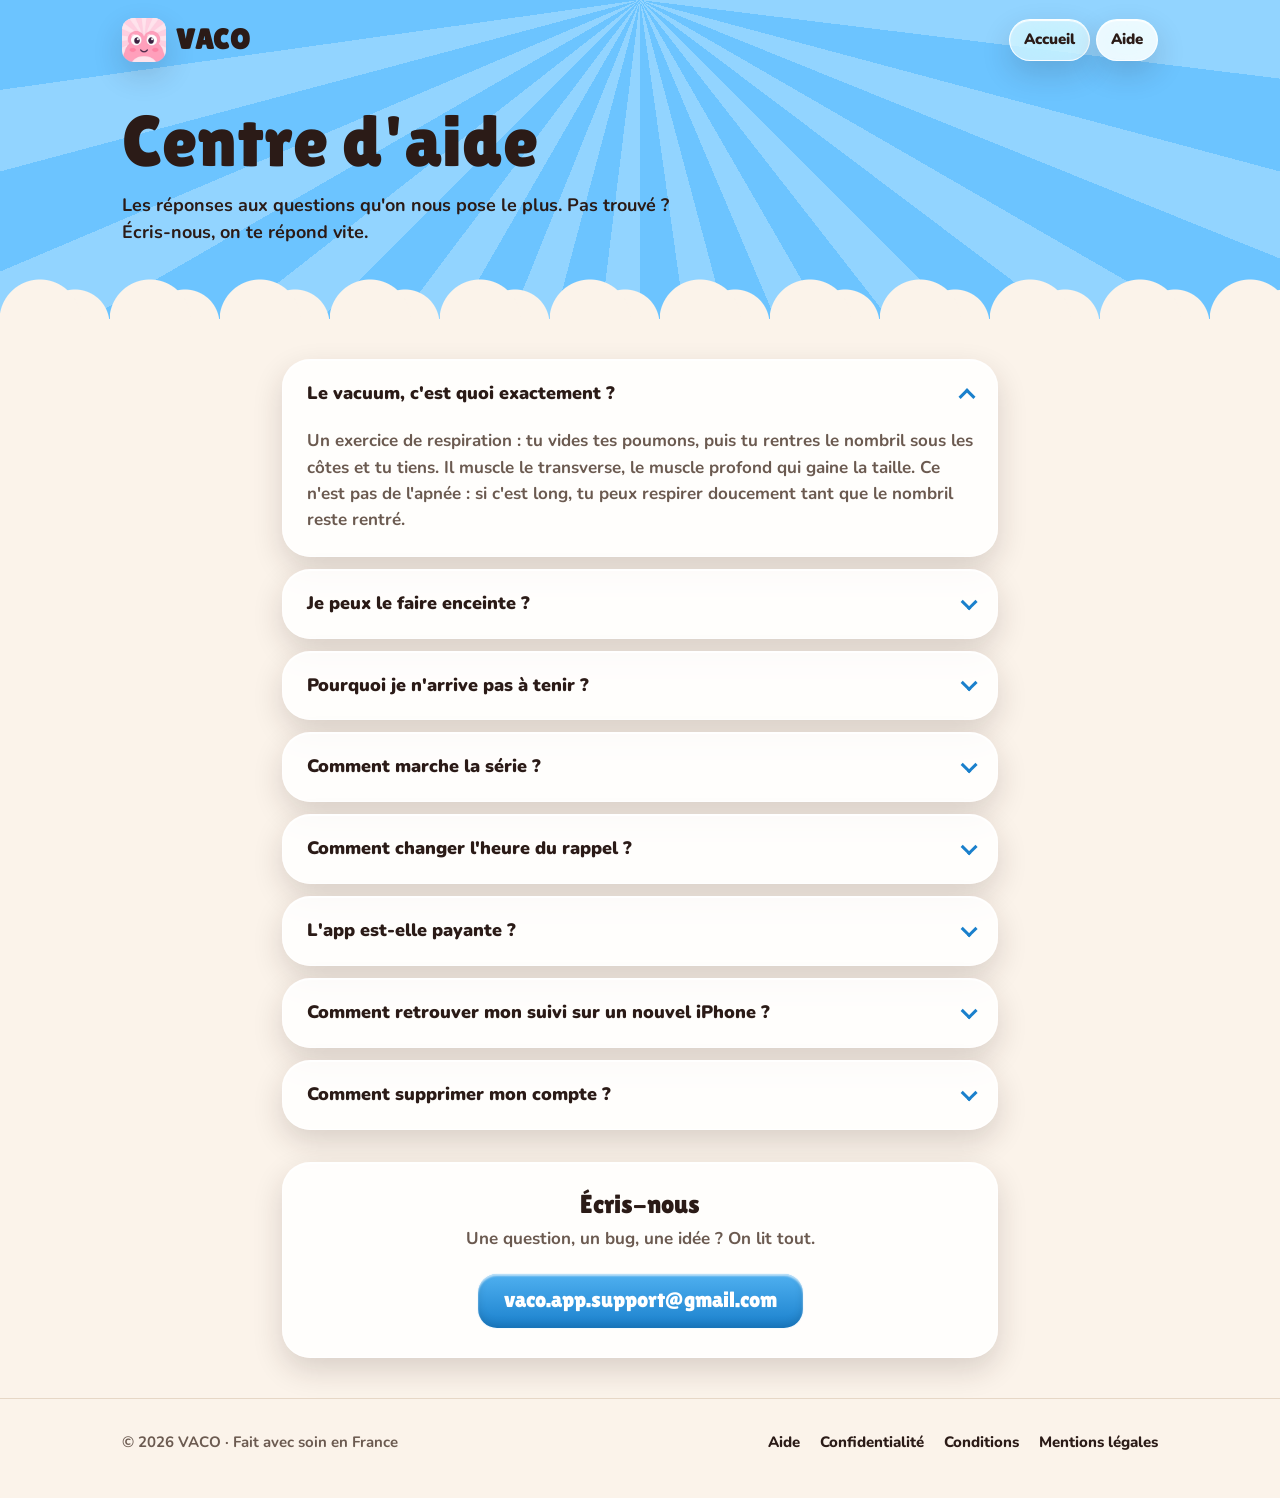
==== aide.html @ 961b4859 "Site VACO : accueil, aide, confidentialité, conditions, mentions légales" ====
<!doctype html>
<html lang="fr">
<head>
  <meta charset="utf-8">
  <meta name="viewport" content="width=device-width, initial-scale=1">
  <title>Aide VACO</title>
  <meta name="description" content="Questions fréquentes sur VACO et le stomach vacuum, et contact du support.">
  <meta name="theme-color" content="#6CC4FF">
  <link rel="icon" href="assets/img/apple-touch-icon.png">
  <link rel="apple-touch-icon" href="assets/img/apple-touch-icon.png">
  <link rel="stylesheet" href="assets/style.css">
</head>
<body class="ciel-bleu">
  <a class="lien-evitement" href="#contenu">Aller au contenu</a>

  <div class="ciel">
    <header class="conteneur entete">
      <a class="marque" href="./" aria-label="VACO, accueil">
        <img src="assets/img/icone.webp" alt="" width="44" height="44">
        <span>VACO</span>
      </a>
      <nav class="nav" aria-label="Navigation principale">
        <a href="./">Accueil</a>
        <a href="aide.html" aria-current="page">Aide</a>
      </nav>
    </header>
    <div class="conteneur titre-page">
      <h1>Centre d'aide</h1>
      <p>Les réponses aux questions qu'on nous pose le plus. Pas trouvé ? Écris-nous, on te répond vite.</p>
    </div>
  </div>

  <main id="contenu" class="bloc" style="padding-top:40px">
    <div class="conteneur texte faq">
      <details class="verre" open>
        <summary>Le vacuum, c'est quoi exactement ?</summary>
        <p>Un exercice de respiration : tu vides tes poumons, puis tu rentres le nombril sous les côtes et tu tiens. Il muscle le transverse, le muscle profond qui gaine la taille. Ce n'est pas de l'apnée : si c'est long, tu peux respirer doucement tant que le nombril reste rentré.</p>
      </details>
      <details class="verre">
        <summary>Je peux le faire enceinte ?</summary>
        <p>Non, pas sans l'accord d'un pro. Enceinte, après un accouchement, une opération ou en cas de douleur, demande d'abord l'avis de ta sage-femme ou de ton médecin.</p>
      </details>
      <details class="verre">
        <summary>Pourquoi je n'arrive pas à tenir ?</summary>
        <p>C'est normal au début : le transverse se réveille petit à petit. Vide bien tes poumons avant d'aspirer et relâche dès que ça tire. Krôa ajuste la durée toute seule.</p>
      </details>
      <details class="verre">
        <summary>Comment marche la série ?</summary>
        <p>Chaque jour avec une séance terminée ajoute un jour à ta série. Un jour de repos par semaine ne la casse pas. Une séance faite hors ligne compte tout de suite.</p>
      </details>
      <details class="verre">
        <summary>Comment changer l'heure du rappel ?</summary>
        <p>Ouvre ton profil, touche la roue des Paramètres puis Notifications : tu peux changer l'heure du rappel ou le couper.</p>
      </details>
      <details class="verre">
        <summary>L'app est-elle payante ?</summary>
        <p>Non. VACO est entièrement gratuit, sans publicité.</p>
      </details>
      <details class="verre">
        <summary>Comment retrouver mon suivi sur un nouvel iPhone ?</summary>
        <p>Installe VACO, touche « Déjà un compte ? Se connecter » sur le premier écran et connecte-toi avec le même compte (Apple ou e-mail). Ta série, tes séances et tes badges reviennent.</p>
      </details>
      <details class="verre">
        <summary>Comment supprimer mon compte ?</summary>
        <p>Dans l'app : ton profil, puis Paramètres, puis Supprimer mon compte. Tout est effacé aussitôt, sur nos serveurs et sur ton iPhone. Tu peux aussi nous le demander par e-mail.</p>
      </details>

      <div class="contact verre">
        <h2>Écris-nous</h2>
        <p>Une question, un bug, une idée ? On lit tout.</p>
        <a class="bouton" href="mailto:vaco.app.support@gmail.com?subject=Question%20sur%20VACO">vaco.app.support@gmail.com</a>
      </div>
    </div>
  </main>

  <footer class="pied">
    <div class="conteneur">
      <span>© 2026 VACO · Fait avec soin en France</span>
      <nav aria-label="Liens utiles">
        <a href="aide.html">Aide</a>
        <a href="confidentialite.html">Confidentialité</a>
        <a href="conditions.html">Conditions</a>
        <a href="mentions-legales.html">Mentions légales</a>
      </nav>
    </div>
  </footer>
</body>
</html>
---- assets/style.css ----
/* VACO : site vitrine. Jetons repris de Kroa/02 Design system/tokens.json */

@font-face {
  font-family: "Lilita One";
  src: url("fonts/LilitaOne-Regular.ttf") format("truetype");
  font-display: swap;
}
@font-face {
  font-family: "Nunito";
  src: url("fonts/Nunito-Variable.ttf") format("truetype");
  font-weight: 200 1000;
  font-display: swap;
}

:root {
  --ink: #2B1B17;
  --ink-muted: #6B5A50;
  --cream: #FBF3EA;
  --line: #E6D7C6;
  --croa-skin: #FF9EBB;
  --croa-shade: #F27BA2;
  --croa-belly: #FFE6EE;
  --croa-cheek: #FF6F91;
  --croa-eye: #3B2140;
  --flame: #FF7A3D;
  --badge-palier: #3FB574;
  --badge-record: #6B4FE0;
  --glass-fill: rgba(255, 255, 255, 0.85);
  --glass-fill-soft: rgba(255, 255, 255, 0.6);
  --glass-edge: rgba(255, 255, 255, 0.95);
  --shadow-float: inset 0 1px 1px rgba(255, 255, 255, 0.95), 0 12px 30px rgba(43, 27, 23, 0.16);
  --shadow-button: inset 0 2px 2px rgba(255, 255, 255, 0.65), inset 0 -4px 8px rgba(0, 0, 0, 0.12);
  --font-display: "Lilita One", "Arial Rounded MT Bold", system-ui, sans-serif;
  --font-sans: "Nunito", system-ui, sans-serif;
  --radius-m: 18px;
  --radius-l: 20px;
  --radius-xl: 28px;
  --gutter: 22px;
  --max: 1080px;

  /* Ciel violet par défaut (séance, apprendre) */
  --sky: #B8A6F7;
  --sky-rays: #C9BBFA;
  --sky-deep: #8F78EC;
  --accent: #6B4FE0;
  --accent-light: #9A86F2;
  --accent-tint: #EEE8FF;
}

/* Un ciel par page, comme dans l'app */
.ciel-bleu {
  --sky: #6CC4FF;
  --sky-rays: #92D4FF;
  --sky-deep: #3FA2E8;
  --accent: #1A80CC;
  --accent-light: #4FB0F0;
  --accent-tint: #E1F2FF;
}
.ciel-menthe {
  --sky: #7ED6A0;
  --sky-rays: #9BE2B6;
  --sky-deep: #4FBF7E;
  --accent: #23935A;
  --accent-light: #4FC487;
  --accent-tint: #E2F7EA;
}

*, *::before, *::after { box-sizing: border-box; }

html { scroll-behavior: smooth; }

body {
  margin: 0;
  background: var(--cream);
  color: var(--ink);
  font-family: var(--font-sans);
  font-weight: 700;
  font-size: 17px;
  line-height: 1.55;
  -webkit-font-smoothing: antialiased;
}

img, svg { display: block; max-width: 100%; }

a { color: var(--accent); font-weight: 900; text-decoration-thickness: 2px; text-underline-offset: 3px; }

h1, h2, h3 {
  font-family: var(--font-display);
  font-weight: 400;
  line-height: 1.05;
  margin: 0;
  text-wrap: balance;
}
h1 { font-size: clamp(40px, 7vw, 72px); }
h2 { font-size: clamp(30px, 4.6vw, 44px); }
h3 { font-size: 22px; line-height: 1.2; }

p { margin: 0; }

.conteneur { width: 100%; max-width: var(--max); margin: 0 auto; padding: 0 var(--gutter); }

.lien-evitement {
  position: absolute; left: -999px; top: 8px;
  background: #fff; padding: 8px 14px; border-radius: 999px; z-index: 10;
}
.lien-evitement:focus { left: 8px; }

/* ---------- Ciel : rayons de soleil + bord en nuages ---------- */

.ciel {
  position: relative;
  background:
    repeating-conic-gradient(from 0deg at 50% 0%, var(--sky-rays) 0deg 7deg, var(--sky) 7deg 15deg);
  padding-bottom: 72px;
  overflow: hidden;
}
.ciel::after {
  content: "";
  position: absolute; left: 0; right: 0; bottom: -1px; height: 56px;
  background:
    radial-gradient(circle at 40px 56px, var(--cream) 40px, transparent 41px) 0 0 / 110px 56px repeat-x,
    radial-gradient(circle at 20px 60px, var(--cream) 34px, transparent 35px) 55px 0 / 110px 56px repeat-x;
}

/* ---------- En-tête ---------- */

.entete {
  display: flex; align-items: center; justify-content: space-between; gap: 16px;
  padding-top: 18px; padding-bottom: 18px;
}
.marque { display: flex; align-items: center; gap: 10px; text-decoration: none; color: var(--ink); }
.marque img { width: 44px; height: 44px; border-radius: 12px; box-shadow: var(--shadow-float); }
.marque span { font-family: var(--font-display); font-size: 28px; letter-spacing: 0.5px; }

.nav { display: flex; gap: 6px; flex-wrap: wrap; justify-content: flex-end; }
.nav a {
  color: var(--ink); text-decoration: none; font-size: 15px; font-weight: 900;
  padding: 8px 14px; border-radius: 999px;
  background: var(--glass-fill-soft);
  border: 1.5px solid var(--glass-edge);
  box-shadow: var(--shadow-float);
  backdrop-filter: blur(16px) saturate(180%);
  -webkit-backdrop-filter: blur(16px) saturate(180%);
}
.nav a[aria-current="page"] { background: var(--glass-fill); }

/* ---------- Héros ---------- */

.heros {
  display: grid; grid-template-columns: 1.1fr 0.9fr; align-items: center; gap: 32px;
  padding-top: 24px;
}
.heros .accroche {
  display: inline-block; font-weight: 900; font-size: 14px; letter-spacing: 1.2px;
  text-transform: uppercase; margin-bottom: 14px;
  padding: 6px 12px; border-radius: 999px; background: var(--glass-fill-soft);
  border: 1.5px solid var(--glass-edge);
}
.heros h1 { margin-bottom: 18px; }
.heros h1 .contour {
  color: #fff;
  -webkit-text-stroke: 3px var(--ink);
  paint-order: stroke fill;
  text-shadow: 0 4px 0 var(--ink);
}
.heros p.intro { font-size: 19px; max-width: 34ch; margin-bottom: 26px; }

.heros-croa { position: relative; display: grid; place-items: center; }
.heros-croa svg { position: relative; width: min(440px, 100%); height: auto; }
.heros-croa .corps { transform-box: fill-box; transform-origin: 50% 100%; }

.bulle {
  position: absolute; top: 2%; right: 4%;
  background: rgba(255, 255, 255, 0.94);
  border: 1.5px solid var(--glass-edge);
  box-shadow: var(--shadow-float);
  padding: 10px 16px; border-radius: 22px;
  font-family: var(--font-display); font-size: 20px;
}
.bulle::after {
  content: ""; position: absolute; left: 26px; bottom: -10px;
  border: 10px solid transparent; border-top-color: rgba(255, 255, 255, 0.94); border-bottom: 0;
}

@media (prefers-reduced-motion: no-preference) {
  .heros-croa .corps { animation: souffle 6s ease-in-out infinite; }
  .bulle { animation: flotte 6s ease-in-out infinite; }
}
@keyframes souffle {
  0%, 100% { transform: scale(1, 1); }
  35% { transform: scale(1.06, 1.04); }
  60% { transform: scale(0.97, 0.99); }
}
@keyframes flotte {
  0%, 100% { transform: translateY(0); }
  50% { transform: translateY(-6px); }
}

/* ---------- Boutons ---------- */

.bouton {
  display: inline-flex; align-items: center; justify-content: center; gap: 10px;
  min-height: 56px; padding: 0 26px; border-radius: var(--radius-l);
  font-family: var(--font-display); font-size: 22px; font-weight: 400;
  color: #fff; text-decoration: none;
  background: linear-gradient(180deg, var(--accent-light), var(--accent));
  border: 1.5px solid var(--glass-edge);
  box-shadow: var(--shadow-button);
}
.bouton svg { width: 24px; height: 24px; }
.bouton[aria-disabled="true"] { cursor: default; }

/* ---------- Sections ---------- */

section.bloc { padding: 72px 0; }
section.bloc > .conteneur > h2 { margin-bottom: 12px; }
.chapeau { color: var(--ink-muted); font-size: 18px; max-width: 60ch; margin-bottom: 36px; }

.verre {
  background: var(--glass-fill);
  border: 1.5px solid var(--glass-edge);
  border-radius: var(--radius-xl);
  box-shadow: var(--shadow-float);
}

/* Étapes d'une séance */
.etapes {
  list-style: none; padding: 0; margin: 0;
  display: grid; grid-template-columns: repeat(5, 1fr); gap: 12px;
}
.etapes li { padding: 18px 14px; text-align: center; }
.etapes .num {
  display: grid; place-items: center; width: 40px; height: 40px; margin: 0 auto 10px;
  border-radius: 50%; color: #fff; font-family: var(--font-display); font-size: 20px;
  background: linear-gradient(180deg, var(--accent-light), var(--accent));
  box-shadow: var(--shadow-button);
}
.etapes h3 { font-size: 20px; margin-bottom: 4px; }
.etapes p { font-size: 14px; color: var(--ink-muted); }

/* Captures */
.captures {
  display: flex; gap: 18px; overflow-x: auto; scroll-snap-type: x mandatory;
  padding: 6px var(--gutter) 22px; margin: 0 calc(-1 * var(--gutter));
  scrollbar-width: thin;
}
.captures figure { margin: 0; flex: 0 0 auto; width: min(240px, 62vw); scroll-snap-align: center; }
.captures img { width: 100%; height: auto; border-radius: 26px; box-shadow: 0 12px 30px rgba(43, 27, 23, 0.16); }

/* Atouts */
.atouts { display: grid; grid-template-columns: repeat(3, 1fr); gap: 16px; }
.atout { padding: 24px; }
.atout .pastille {
  width: 48px; height: 48px; border-radius: 14px; display: grid; place-items: center; margin-bottom: 14px;
  background: var(--accent-tint); color: var(--accent);
}
.atout .pastille svg { width: 26px; height: 26px; }
.atout h3 { margin-bottom: 6px; }
.atout p { color: var(--ink-muted); font-size: 16px; }

/* Paliers */
.paliers { list-style: none; padding: 0; margin: 0; display: grid; grid-template-columns: repeat(5, 1fr); gap: 10px; }
.paliers li { padding: 18px 12px; text-align: center; border-radius: var(--radius-m); }
.paliers .duree { font-family: var(--font-display); font-size: 30px; color: var(--accent); line-height: 1; }
.paliers .nom { font-weight: 900; margin-top: 6px; }
.paliers .rang { font-size: 13px; color: var(--ink-muted); }

/* Sécurité */
.securite { display: grid; grid-template-columns: auto 1fr; gap: 24px; align-items: center; padding: 28px; }
.securite ul { margin: 12px 0 0; padding-left: 20px; }
.securite li { margin: 4px 0; }
.securite .bouclier {
  width: 64px; height: 64px; border-radius: 18px; display: grid; place-items: center;
  background: var(--accent-tint); color: var(--accent);
}
.securite .bouclier svg { width: 34px; height: 34px; }

/* Appel final */
.final { text-align: center; }
.final .verre { padding: 44px 24px; }
.final p { color: var(--ink-muted); margin: 12px auto 26px; max-width: 46ch; }

/* ---------- Pages de texte (aide, légal) ---------- */

.titre-page { padding-top: 24px; }
.titre-page p { margin-top: 12px; font-size: 18px; max-width: 52ch; }

.texte { max-width: 760px; }
.texte .maj { color: var(--ink-muted); font-size: 15px; margin-bottom: 28px; }
.texte article { padding: 24px 26px; margin-bottom: 14px; }
.texte h2 { font-size: 26px; margin-bottom: 8px; }
.texte ul { margin: 8px 0 0; padding-left: 22px; }
.texte li { margin: 6px 0; }
.texte p + p { margin-top: 10px; }

/* FAQ */
.faq details { padding: 0; margin-bottom: 12px; }
.faq summary {
  cursor: pointer; list-style: none; padding: 20px 24px;
  font-weight: 900; font-size: 18px; display: flex; justify-content: space-between; gap: 16px; align-items: center;
}
.faq summary::-webkit-details-marker { display: none; }
.faq summary::after {
  content: ""; flex: 0 0 12px; height: 12px;
  border-right: 3px solid var(--accent); border-bottom: 3px solid var(--accent);
  transform: rotate(45deg) translateY(-3px); transition: transform 0.2s;
}
.faq details[open] summary::after { transform: rotate(-135deg) translate(-2px, -2px); }
.faq details p { padding: 0 24px 22px; color: var(--ink-muted); }

.contact { padding: 28px; text-align: center; margin-top: 32px; }
.contact p { color: var(--ink-muted); margin: 8px 0 20px; }

/* ---------- Pied de page ---------- */

.pied { border-top: 1.5px solid var(--line); padding: 32px 0 44px; margin-top: 40px; font-size: 15px; color: var(--ink-muted); }
.pied .conteneur { display: flex; flex-wrap: wrap; gap: 14px 28px; justify-content: space-between; align-items: center; }
.pied nav { display: flex; flex-wrap: wrap; gap: 8px 20px; }
.pied a { color: var(--ink); font-weight: 800; text-decoration: none; }
.pied a:hover { text-decoration: underline; }

/* ---------- Petits écrans ---------- */

@media (max-width: 900px) {
  .etapes, .paliers { grid-template-columns: repeat(2, 1fr); }
  .etapes li:last-child, .paliers li:last-child { grid-column: span 2; }
  .atouts { grid-template-columns: 1fr 1fr; }
}
@media (max-width: 720px) {
  :root { --gutter: 16px; }
  .heros { grid-template-columns: 1fr; text-align: center; padding-top: 8px; }
  .heros p.intro { margin-left: auto; margin-right: auto; }
  .heros-croa { order: -1; }
  .heros-croa svg { width: min(320px, 90%); }
  .atouts { grid-template-columns: 1fr; }
  .securite { grid-template-columns: 1fr; }
  .entete { flex-wrap: wrap; }
  .nav a { padding: 7px 12px; font-size: 14px; }
  section.bloc { padding: 52px 0; }
}
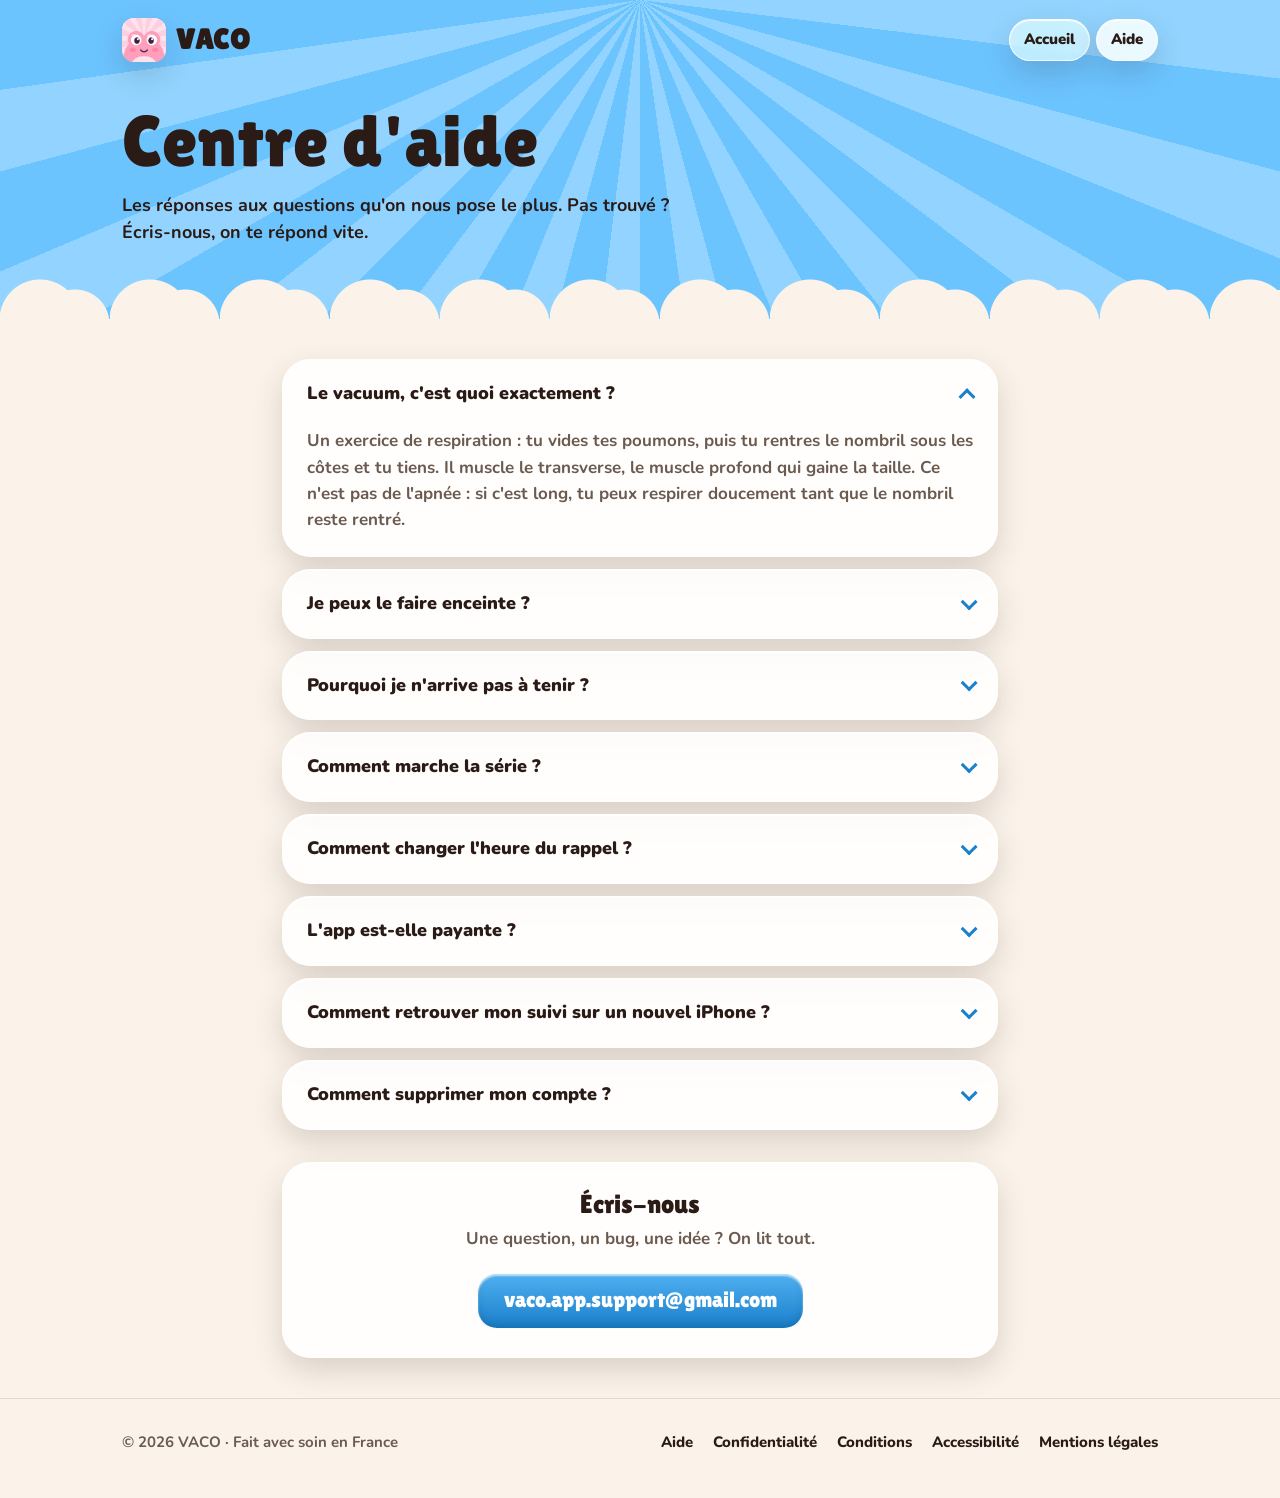
==== commit 051e3406: "Page Accessibilité" ====
--- a/aide.html
+++ b/aide.html
@@ -80,6 +80,7 @@
         <a href="aide.html">Aide</a>
         <a href="confidentialite.html">Confidentialité</a>
         <a href="conditions.html">Conditions</a>
+        <a href="accessibilite.html">Accessibilité</a>
         <a href="mentions-legales.html">Mentions légales</a>
       </nav>
     </div>
